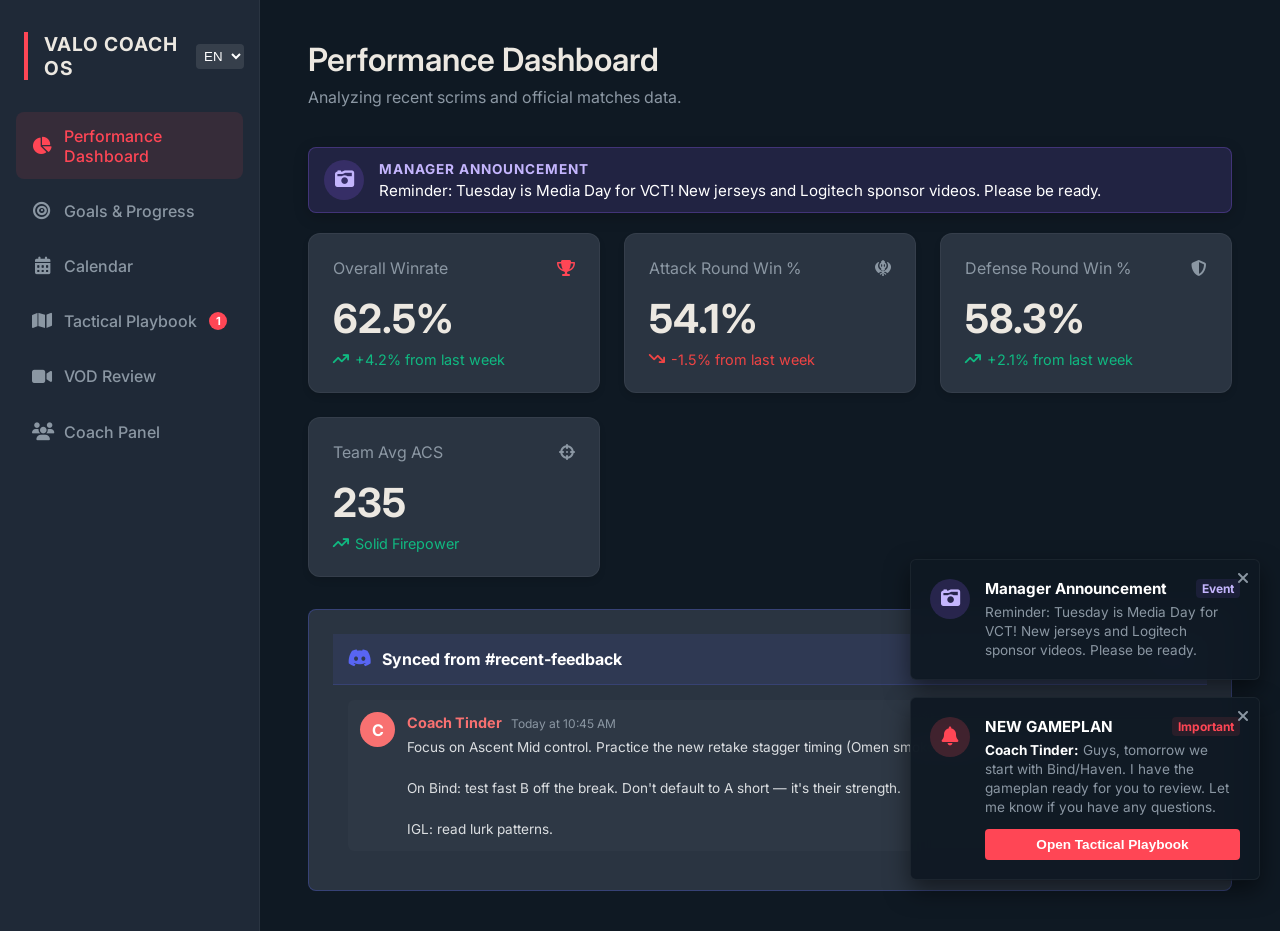
==== valorant-coaching-system/index.html @ 636d21ba "Add files via upload" ====
<!DOCTYPE html>
<html lang="en">
<head>
    <meta charset="UTF-8">
    <meta name="viewport" content="width=device-width, initial-scale=1.0">
    <title>Valorant Team Coaching System</title>
    <!-- Google Fonts -->
    <link href="https://fonts.googleapis.com/css2?family=Inter:wght@300;400;500;600;700&display=swap" rel="stylesheet">
    <!-- FontAwesome for Icons -->
    <link rel="stylesheet" href="https://cdnjs.cloudflare.com/ajax/libs/font-awesome/6.4.0/css/all.min.css">
    <link rel="stylesheet" href="styles.css">
</head>
<body>
    <div class="app-container">
        <!-- Sidebar Navigation -->
        <aside class="sidebar">
            <div class="sidebar-header" style="display: flex; justify-content: space-between; align-items: center; padding-right: 15px;">
                <h1>Valo Coach OS</h1>
                <select id="lang-switch" class="lang-switch" style="background: rgba(255,255,255,0.1); color: white; border: none; border-radius: 4px; padding: 4px; outline: none; cursor: pointer;">
                    <option value="en" style="background: #1e293b; color: white;">EN</option>
                    <option value="jp" style="background: #1e293b; color: white;">JP</option>
                    <option value="zh" style="background: #1e293b; color: white;">ZH</option>
                    <option value="ko" style="background: #1e293b; color: white;">KO</option>
                </select>
            </div>
            <ul class="nav-menu" id="nav-menu">
                <li class="nav-item active" data-target="dashboard">
                    <i class="fa-solid fa-chart-pie"></i>
                    <span data-i18n="nav_dashboard">Performance Dashboard</span>
                </li>
                <li class="nav-item" data-target="goals">
                    <i class="fa-solid fa-bullseye"></i>
                    <span data-i18n="nav_goals">Goals & Progress</span>
                </li>
                <li class="nav-item" data-target="scrims">
                    <i class="fa-solid fa-calendar-days"></i>
                    <span data-i18n="nav_scrims">Calendar</span>
                </li>
                <li class="nav-item" data-target="playbook">
                    <i class="fa-solid fa-map"></i>
                    <span data-i18n="nav_playbook">Tactical Playbook</span>
                </li>
                <li class="nav-item" data-target="vods">
                    <i class="fa-solid fa-video"></i>
                    <span data-i18n="nav_vods">VOD Review</span>
                </li>
                <li class="nav-item" data-target="coach">
                    <i class="fa-solid fa-users"></i>
                    <span data-i18n="nav_coach">Coach Panel</span>
                </li>
            </ul>
        </aside>

        <!-- Main Content Area -->
        <main class="main-content">
            <div class="header">
                <h2 id="page-title">Performance Dashboard</h2>
                <p id="page-desc">Analyzing recent scrims and official matches data.</p>
            </div>

            <div id="content-area">
                <!-- Dashboard Content (Rendered via JS) -->
            </div>
        </main>
    </div>

    <script src="app.js"></script>
</body>
</html>
---- valorant-coaching-system/styles.css ----
:root {
  --bg-primary: #0f1923; /* Valorant Dark Blue */
  --bg-secondary: #1f2937;
  --bg-card: #2a3441;
  --accent-red: #ff4655; /* Valorant Red */
  --text-primary: #ece8e1; /* Valorant Off-white */
  --text-secondary: #8b97a3;
  --success: #10b981;
  --danger: #ef4444;
}

* {
  margin: 0;
  padding: 0;
  box-sizing: border-box;
}

body {
  font-family: 'Inter', sans-serif;
  background-color: var(--bg-primary);
  color: var(--text-primary);
  -webkit-font-smoothing: antialiased;
}

/* Layout */
.app-container {
  display: flex;
  min-height: 100vh;
}

/* Sidebar */
.sidebar {
  width: 260px;
  background-color: var(--bg-secondary);
  border-right: 1px solid rgba(255, 255, 255, 0.05);
  display: flex;
  flex-direction: column;
}

.sidebar-header {
  padding: 2rem 1.5rem;
}

.sidebar h1 {
  font-size: 1.2rem;
  font-weight: 700;
  color: var(--text-primary);
  border-left: 4px solid var(--accent-red);
  padding-left: 1rem;
  text-transform: uppercase;
  letter-spacing: 1px;
}

.nav-menu {
  list-style: none;
  padding: 0 1rem;
  display: flex;
  flex-direction: column;
  gap: 0.5rem;
}

.nav-item {
  padding: 0.85rem 1rem;
  border-radius: 8px;
  cursor: pointer;
  transition: all 0.2s ease;
  color: var(--text-secondary);
  font-weight: 500;
  display: flex;
  align-items: center;
  gap: 12px;
}

.nav-item i {
  font-size: 1.1rem;
  width: 20px;
  text-align: center;
}

.nav-item:hover, .nav-item.active {
  background-color: rgba(255, 70, 85, 0.1);
  color: var(--accent-red);
}

/* Main Content */
.main-content {
  flex: 1;
  padding: 2.5rem 3rem;
  overflow-y: auto;
}

.header {
  margin-bottom: 2.5rem;
}

.header h2 {
  font-size: 2rem;
  font-weight: 600;
  margin-bottom: 0.5rem;
}

.header p {
  color: var(--text-secondary);
}

/* Dashboard Modules */
.dashboard-grid {
  display: grid;
  grid-template-columns: repeat(auto-fit, minmax(280px, 1fr));
  gap: 1.5rem;
  margin-bottom: 2rem;
}

.stat-card {
  background-color: var(--bg-card);
  border-radius: 12px;
  padding: 1.5rem;
  border: 1px solid rgba(255, 255, 255, 0.05);
  box-shadow: 0 4px 6px rgba(0, 0, 0, 0.1);
  transition: transform 0.2s ease;
}

.stat-card:hover {
  transform: translateY(-2px);
  border-color: rgba(255, 70, 85, 0.3);
}

.stat-card-header {
  display: flex;
  justify-content: space-between;
  align-items: center;
  margin-bottom: 1rem;
  color: var(--text-secondary);
}

.stat-value {
  font-size: 2.5rem;
  font-weight: 700;
  color: var(--text-primary);
}

.stat-trend {
  font-size: 0.9rem;
  margin-top: 0.5rem;
  display: flex;
  align-items: center;
  gap: 6px;
}

.trend-up { color: var(--success); }
.trend-down { color: var(--danger); }

/* Insights Panel */
.insights-panel {
  background: linear-gradient(145deg, var(--bg-card) 0%, rgba(255, 70, 85, 0.05) 100%);
  border-radius: 12px;
  padding: 1.5rem;
  border: 1px solid rgba(255, 70, 85, 0.2);
}

.insights-title {
  display: flex;
  align-items: center;
  gap: 0.5rem;
  color: var(--accent-red);
  font-weight: 600;
  margin-bottom: 1.5rem;
  font-size: 1.2rem;
}

.insights-list {
  display: flex;
  flex-direction: column;
  gap: 12px;
}

.insight-item {
  padding: 1.2rem;
  background-color: rgba(0,0,0,0.2);
  border-radius: 8px;
  border-left: 3px solid var(--accent-red);
  display: flex;
  gap: 15px;
  align-items: flex-start;
}

.insight-icon {
  font-size: 1.4rem;
}

.insight-content strong {
  color: var(--text-primary);
  display: block;
  margin-bottom: 6px;
  font-size: 1.05rem;
}

.insight-content p {
  color: var(--text-secondary);
  font-size: 0.95rem;
  line-height: 1.5;
}

.placeholder-view {
  display: flex;
  justify-content: center;
  align-items: center;
  height: 300px;
  color: var(--text-secondary);
  background: var(--bg-card);
  border-radius: 12px;
  border: 1px dashed rgba(255, 255, 255, 0.1);
}

/* --- Mobile Responsiveness --- */
@media (max-width: 768px) {
  .app-container {
    flex-direction: column;
    padding-bottom: 70px; /* Space for bottom nav */
  }

  /* Transform Sidebar into Bottom Bar */
  .sidebar {
    position: fixed;
    bottom: 0;
    left: 0;
    width: 100%;
    height: 70px;
    flex-direction: row;
    border-right: none;
    border-top: 1px solid rgba(255, 255, 255, 0.05);
    z-index: 1000;
    padding: 0;
    justify-content: space-around;
    background-color: var(--bg-primary);
  }

  .sidebar-header {
    display: none; /* Hide logo on mobile */
  }

  .nav-menu {
    flex-direction: row;
    width: 100%;
    padding: 0;
    margin: 0;
    justify-content: space-around;
    align-items: center;
    gap: 0;
  }

  .nav-item {
    flex-direction: column;
    padding: 0.5rem;
    gap: 4px;
    border-radius: 0;
    flex: 1;
    justify-content: center;
  }

  .nav-item span {
    font-size: 0.65rem;
    text-align: center;
    white-space: nowrap;
    display: block;
  }

  .nav-item i {
    font-size: 1.2rem;
    margin-bottom: 2px;
  }

  .main-content {
    padding: 1.5rem 1rem;
    height: calc(100vh - 70px);
  }

  .header {
    margin-bottom: 1.5rem;
  }

  .header h2 {
    font-size: 1.5rem;
  }

  /* Make grid 1 column on mobile */
  .dashboard-grid {
    grid-template-columns: 1fr;
    gap: 1rem;
  }

  .stat-card {
    padding: 1.2rem;
  }
}
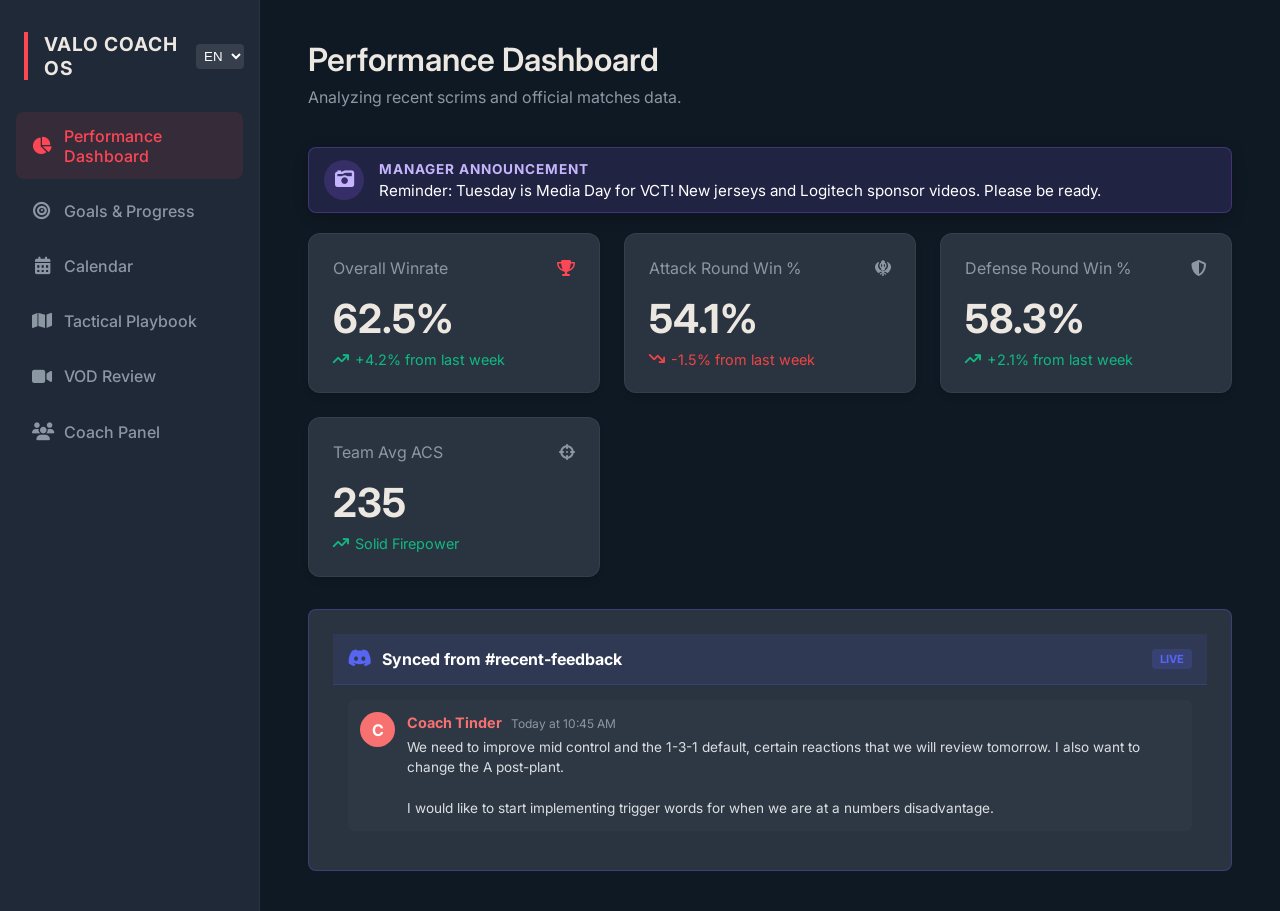
==== commit d9d7c91f: "Add files via upload" ====
--- a/valorant-coaching-system/index.html
+++ b/valorant-coaching-system/index.html
@@ -14,7 +14,7 @@
     <div class="app-container">
         <!-- Sidebar Navigation -->
         <aside class="sidebar">
-            <div class="sidebar-header" style="display: flex; justify-content: space-between; align-items: center; padding-right: 15px;">
+            <div class="sidebar-header" style="padding-right: 15px;">
                 <h1>Valo Coach OS</h1>
                 <select id="lang-switch" class="lang-switch" style="background: rgba(255,255,255,0.1); color: white; border: none; border-radius: 4px; padding: 4px; outline: none; cursor: pointer;">
                     <option value="en" style="background: #1e293b; color: white;">EN</option>
--- a/valorant-coaching-system/styles.css
+++ b/valorant-coaching-system/styles.css
@@ -39,6 +39,9 @@
 
 .sidebar-header {
   padding: 2rem 1.5rem;
+  display: flex;
+  justify-content: space-between;
+  align-items: center;
 }
 
 .sidebar h1 {
@@ -244,17 +247,27 @@
     width: 100%;
     padding: 0;
     margin: 0;
-    justify-content: space-around;
+    justify-content: flex-start;
     align-items: center;
     gap: 0;
+    overflow-x: auto;
+    overflow-y: hidden;
+    flex-wrap: nowrap;
+    -webkit-overflow-scrolling: touch;
+    scrollbar-width: none; /* Hide scrollbar for cleaner look */
+  }
+
+  .nav-menu::-webkit-scrollbar {
+    display: none; /* Hide scrollbar for Chrome/Safari */
   }
 
   .nav-item {
     flex-direction: column;
-    padding: 0.5rem;
+    padding: 0.5rem 0.2rem;
     gap: 4px;
     border-radius: 0;
-    flex: 1;
+    flex: 0 0 auto;
+    min-width: 75px;
     justify-content: center;
   }
 
